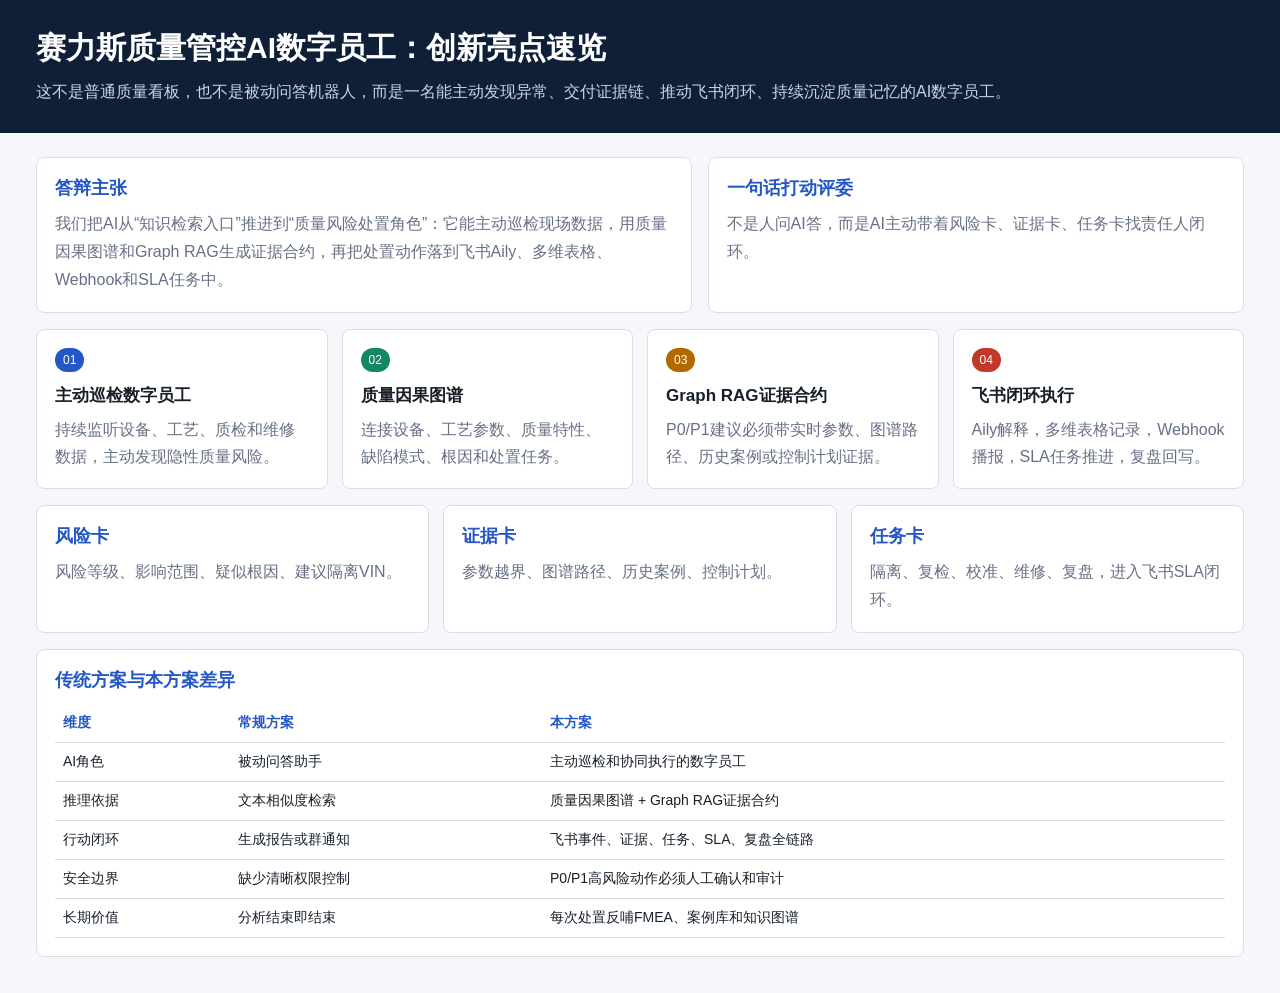
==== app/innovation.html @ 15436115 "Add judge-facing innovation highlights" ====
<!doctype html>
<html lang="zh-CN">
<head>
  <meta charset="utf-8" />
  <meta name="viewport" content="width=device-width, initial-scale=1" />
  <title>赛力斯质量AI创新亮点</title>
  <style>
    :root {
      --bg: #f5f7fb;
      --ink: #17202a;
      --muted: #667085;
      --line: #d8dee8;
      --blue: #2457c5;
      --green: #148765;
      --red: #c0392b;
      --amber: #b26a00;
    }
    * { box-sizing: border-box; }
    body {
      margin: 0;
      font-family: "Microsoft YaHei", "Segoe UI", Arial, sans-serif;
      color: var(--ink);
      background: var(--bg);
    }
    header {
      padding: 28px 36px;
      background: #0f1f38;
      color: white;
    }
    h1, h2, p { margin: 0; }
    h1 { font-size: 30px; }
    header p { margin-top: 10px; color: #c8d5ef; max-width: 980px; line-height: 1.65; }
    main { padding: 24px 36px 36px; }
    .hero {
      display: grid;
      grid-template-columns: 1.1fr .9fr;
      gap: 16px;
      margin-bottom: 16px;
    }
    .panel, .card {
      background: white;
      border: 1px solid var(--line);
      border-radius: 8px;
      padding: 18px;
    }
    .panel strong {
      display: block;
      color: var(--blue);
      font-size: 18px;
      margin-bottom: 10px;
    }
    .panel p { line-height: 1.75; color: var(--muted); }
    .grid {
      display: grid;
      grid-template-columns: repeat(4, 1fr);
      gap: 14px;
      margin-top: 16px;
    }
    .card h2 { font-size: 17px; margin-bottom: 10px; }
    .card p { color: var(--muted); line-height: 1.65; }
    .tag {
      display: inline-flex;
      height: 24px;
      align-items: center;
      padding: 0 8px;
      border-radius: 999px;
      color: white;
      font-size: 12px;
      background: var(--blue);
      margin-bottom: 12px;
    }
    .tag.green { background: var(--green); }
    .tag.red { background: var(--red); }
    .tag.amber { background: var(--amber); }
    .cards {
      display: grid;
      grid-template-columns: repeat(3, 1fr);
      gap: 14px;
      margin-top: 16px;
    }
    table {
      width: 100%;
      border-collapse: collapse;
      margin-top: 12px;
      font-size: 14px;
    }
    th, td {
      border-bottom: 1px solid var(--line);
      text-align: left;
      padding: 10px 8px;
      vertical-align: top;
    }
    th { color: var(--blue); }
    @media (max-width: 1100px) {
      .hero, .grid, .cards { grid-template-columns: 1fr; }
      header, main { padding-left: 18px; padding-right: 18px; }
    }
  </style>
</head>
<body>
  <header>
    <h1>赛力斯质量管控AI数字员工：创新亮点速览</h1>
    <p>这不是普通质量看板，也不是被动问答机器人，而是一名能主动发现异常、交付证据链、推动飞书闭环、持续沉淀质量记忆的AI数字员工。</p>
  </header>
  <main>
    <section class="hero">
      <div class="panel">
        <strong>答辩主张</strong>
        <p>我们把AI从“知识检索入口”推进到“质量风险处置角色”：它能主动巡检现场数据，用质量因果图谱和Graph RAG生成证据合约，再把处置动作落到飞书Aily、多维表格、Webhook和SLA任务中。</p>
      </div>
      <div class="panel">
        <strong>一句话打动评委</strong>
        <p>不是人问AI答，而是AI主动带着风险卡、证据卡、任务卡找责任人闭环。</p>
      </div>
    </section>

    <section class="grid">
      <article class="card"><span class="tag">01</span><h2>主动巡检数字员工</h2><p>持续监听设备、工艺、质检和维修数据，主动发现隐性质量风险。</p></article>
      <article class="card"><span class="tag green">02</span><h2>质量因果图谱</h2><p>连接设备、工艺参数、质量特性、缺陷模式、根因和处置任务。</p></article>
      <article class="card"><span class="tag amber">03</span><h2>Graph RAG证据合约</h2><p>P0/P1建议必须带实时参数、图谱路径、历史案例或控制计划证据。</p></article>
      <article class="card"><span class="tag red">04</span><h2>飞书闭环执行</h2><p>Aily解释，多维表格记录，Webhook播报，SLA任务推进，复盘回写。</p></article>
    </section>

    <section class="cards">
      <article class="panel"><strong>风险卡</strong><p>风险等级、影响范围、疑似根因、建议隔离VIN。</p></article>
      <article class="panel"><strong>证据卡</strong><p>参数越界、图谱路径、历史案例、控制计划。</p></article>
      <article class="panel"><strong>任务卡</strong><p>隔离、复检、校准、维修、复盘，进入飞书SLA闭环。</p></article>
    </section>

    <section class="panel" style="margin-top:16px;">
      <strong>传统方案与本方案差异</strong>
      <table>
        <thead><tr><th>维度</th><th>常规方案</th><th>本方案</th></tr></thead>
        <tbody>
          <tr><td>AI角色</td><td>被动问答助手</td><td>主动巡检和协同执行的数字员工</td></tr>
          <tr><td>推理依据</td><td>文本相似度检索</td><td>质量因果图谱 + Graph RAG证据合约</td></tr>
          <tr><td>行动闭环</td><td>生成报告或群通知</td><td>飞书事件、证据、任务、SLA、复盘全链路</td></tr>
          <tr><td>安全边界</td><td>缺少清晰权限控制</td><td>P0/P1高风险动作必须人工确认和审计</td></tr>
          <tr><td>长期价值</td><td>分析结束即结束</td><td>每次处置反哺FMEA、案例库和知识图谱</td></tr>
        </tbody>
      </table>
    </section>
  </main>
</body>
</html>
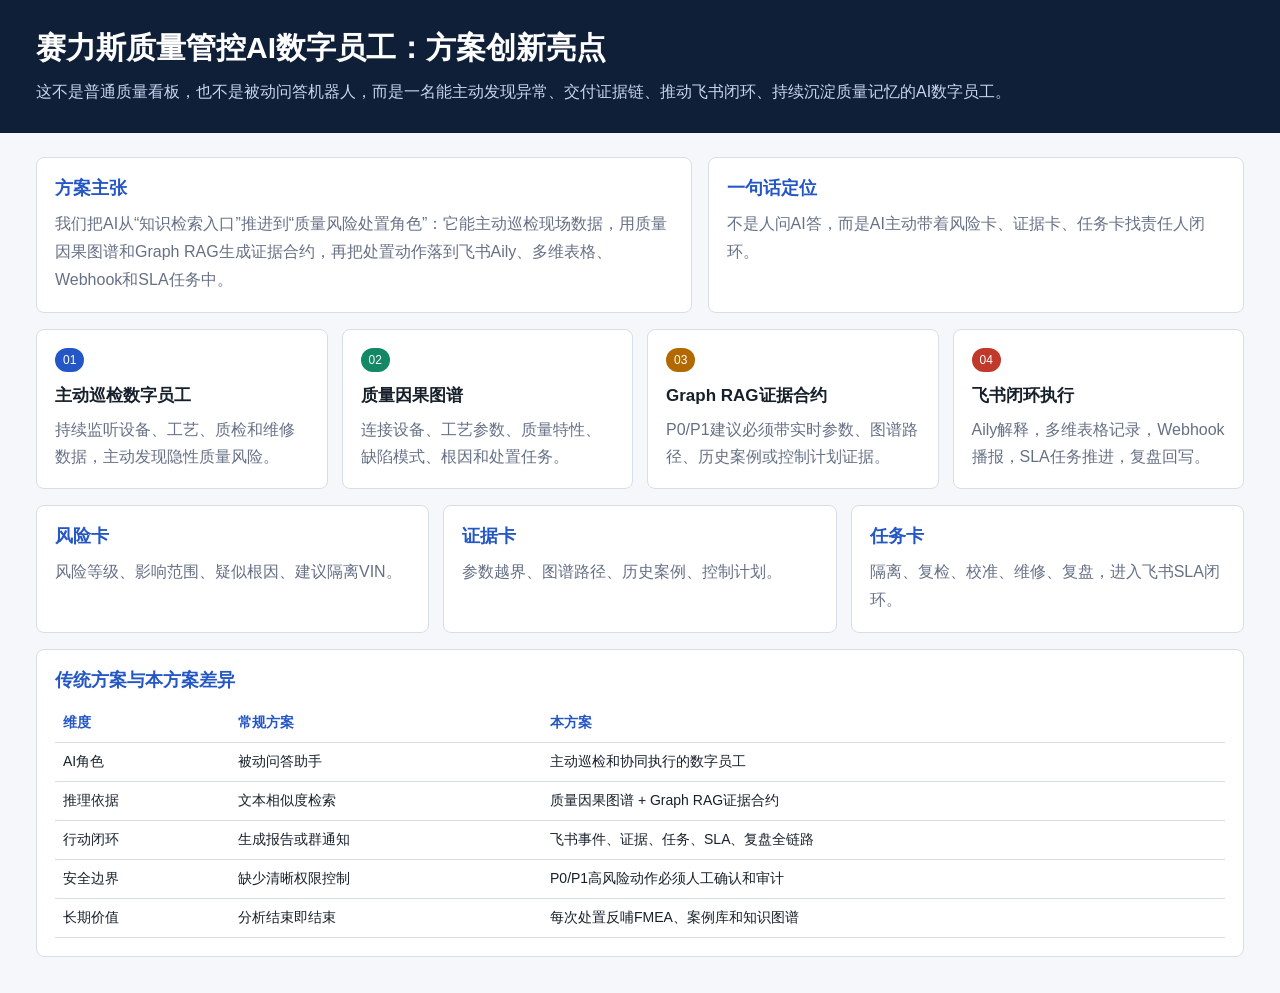
==== commit 7f3ab9d8: "Finalize submission wording and remove review artifacts" ====
--- a/app/innovation.html
+++ b/app/innovation.html
@@ -3,7 +3,7 @@
 <head>
   <meta charset="utf-8" />
   <meta name="viewport" content="width=device-width, initial-scale=1" />
-  <title>赛力斯质量AI创新亮点</title>
+  <title>赛力斯质量AI方案创新亮点</title>
   <style>
     :root {
       --bg: #f5f7fb;
@@ -99,17 +99,17 @@
 </head>
 <body>
   <header>
-    <h1>赛力斯质量管控AI数字员工：创新亮点速览</h1>
+    <h1>赛力斯质量管控AI数字员工：方案创新亮点</h1>
     <p>这不是普通质量看板，也不是被动问答机器人，而是一名能主动发现异常、交付证据链、推动飞书闭环、持续沉淀质量记忆的AI数字员工。</p>
   </header>
   <main>
     <section class="hero">
       <div class="panel">
-        <strong>答辩主张</strong>
+        <strong>方案主张</strong>
         <p>我们把AI从“知识检索入口”推进到“质量风险处置角色”：它能主动巡检现场数据，用质量因果图谱和Graph RAG生成证据合约，再把处置动作落到飞书Aily、多维表格、Webhook和SLA任务中。</p>
       </div>
       <div class="panel">
-        <strong>一句话打动评委</strong>
+        <strong>一句话定位</strong>
         <p>不是人问AI答，而是AI主动带着风险卡、证据卡、任务卡找责任人闭环。</p>
       </div>
     </section>
